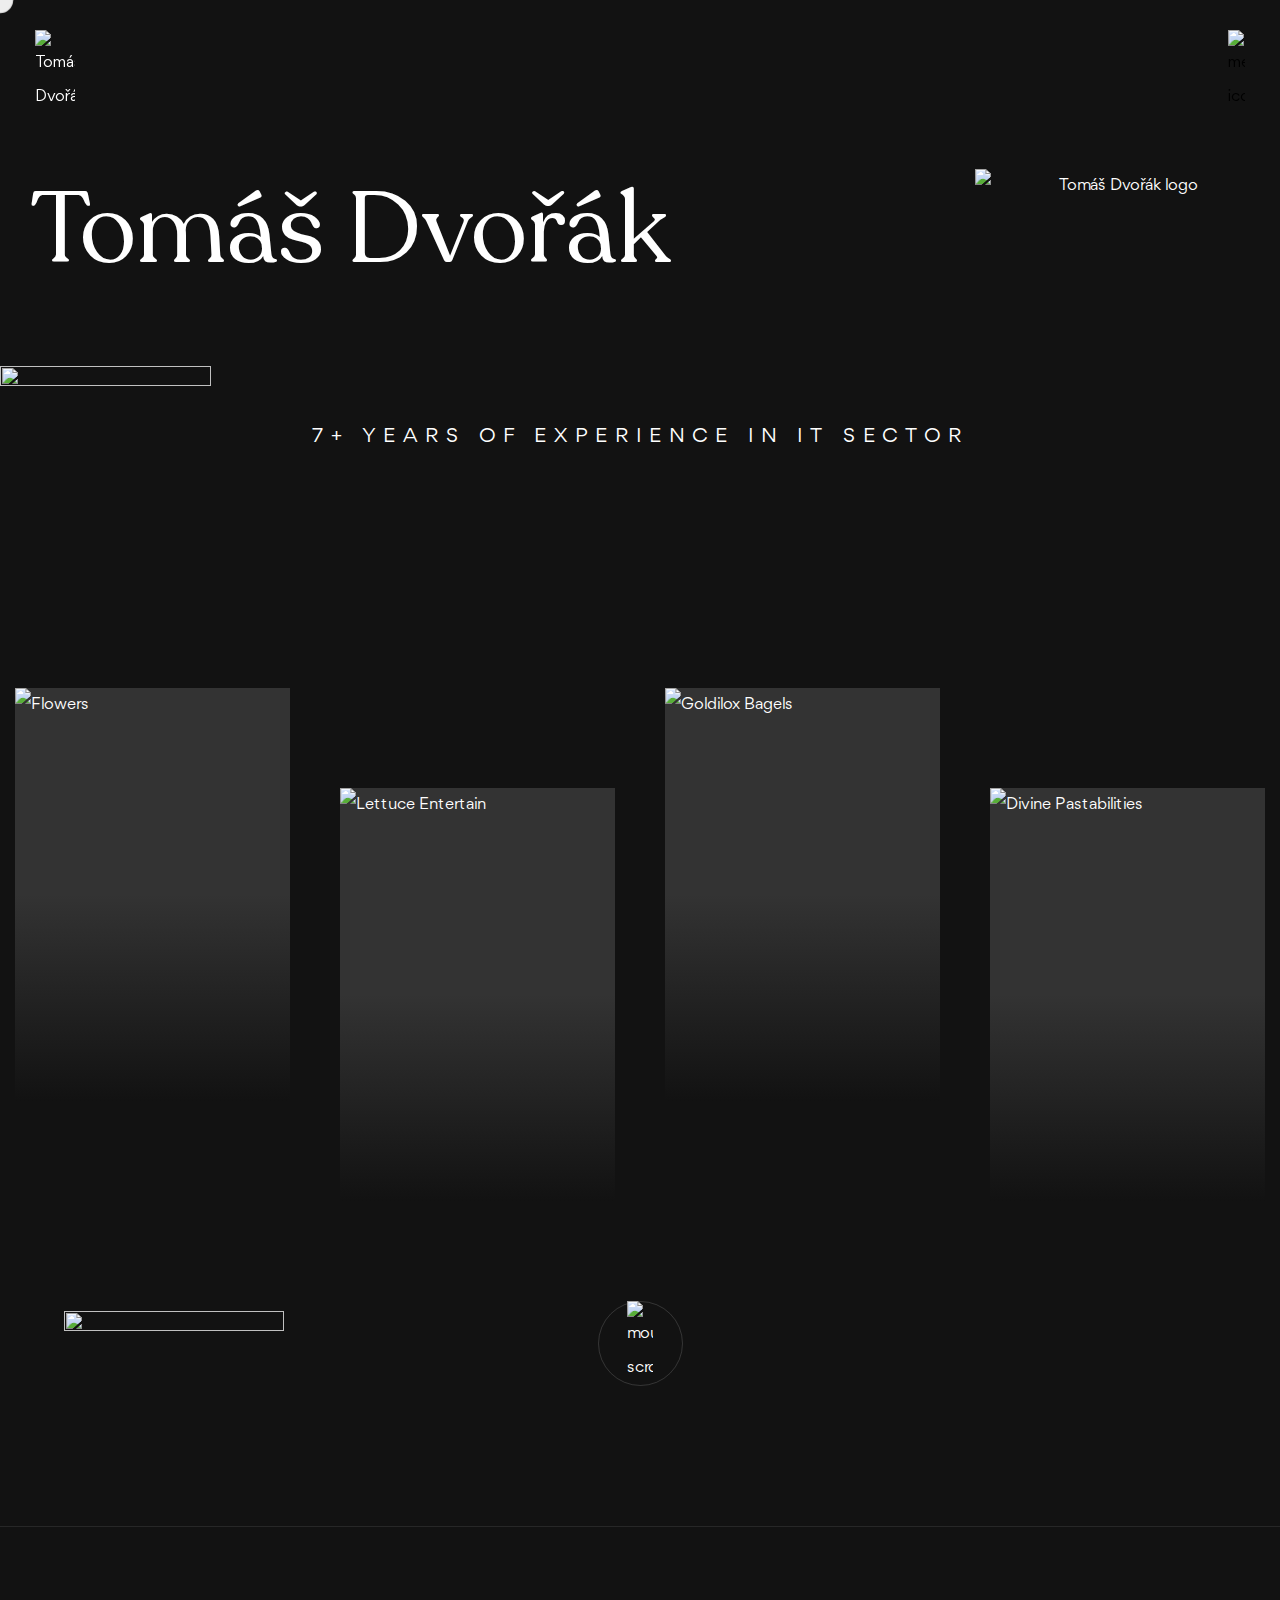
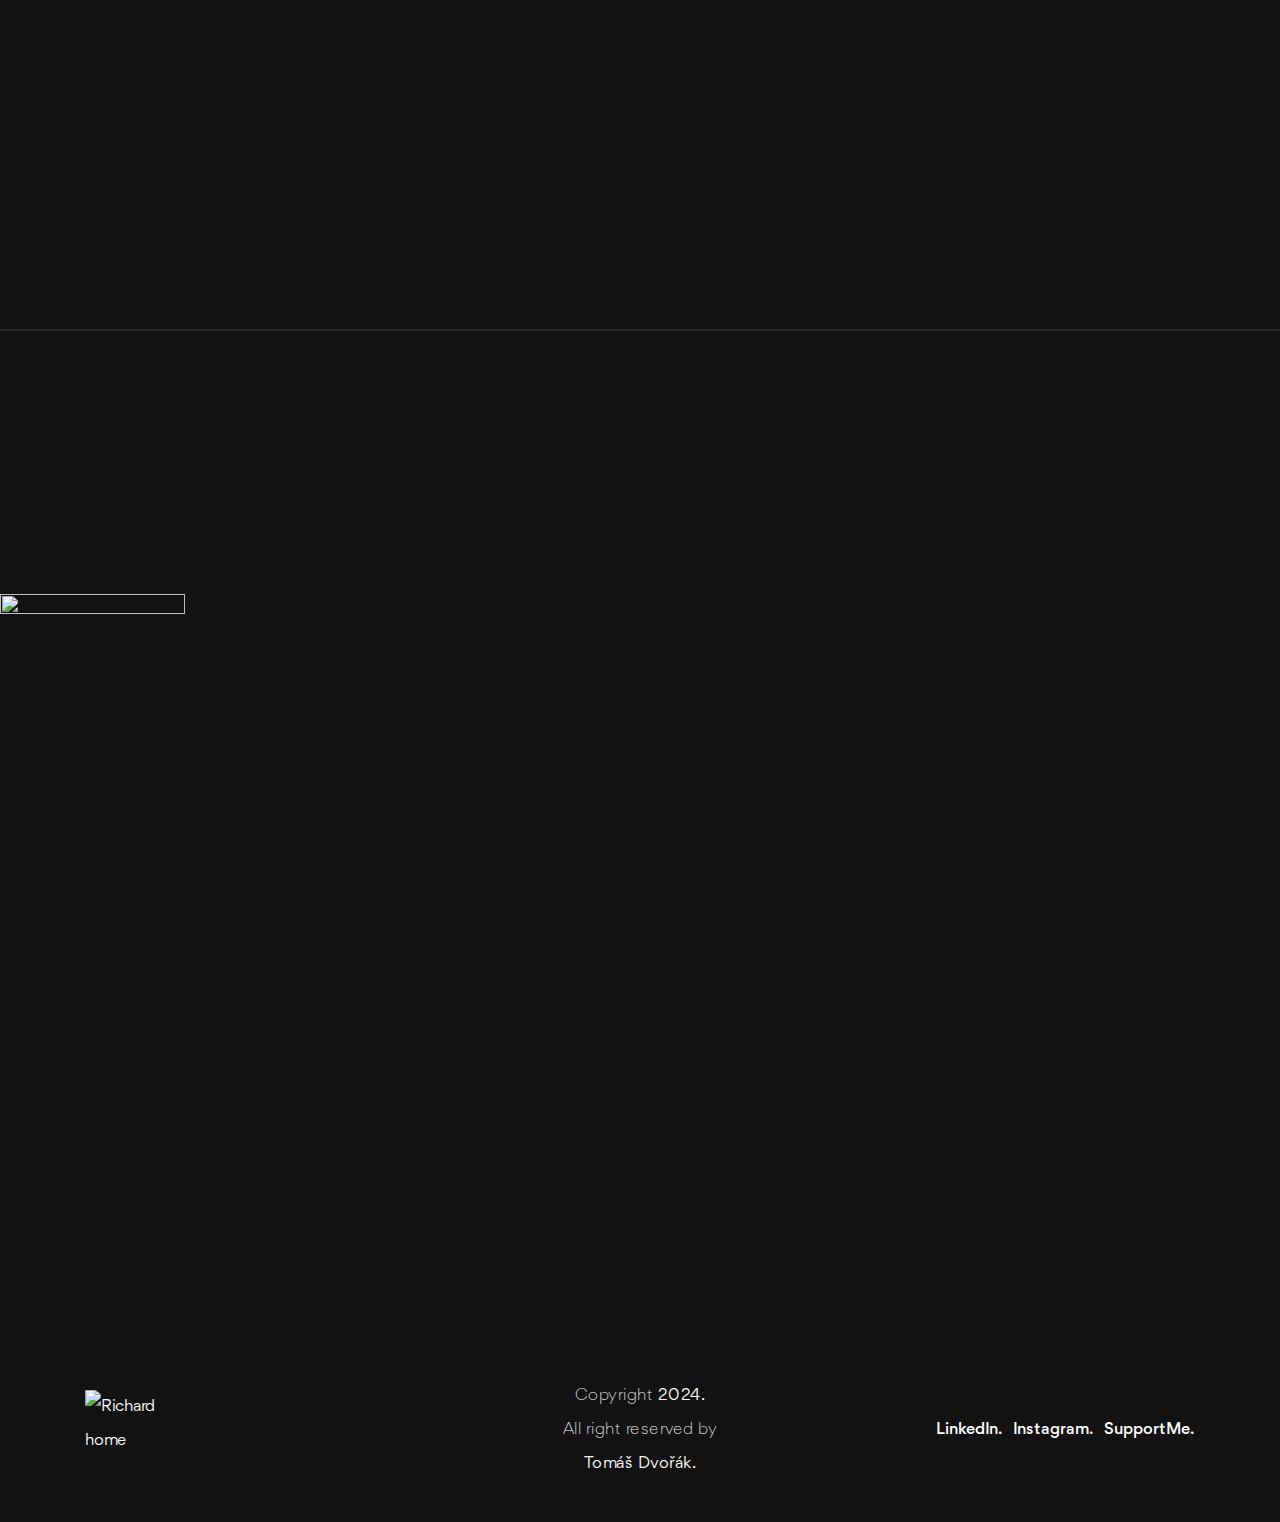
==== index.html @ f8354931 "Add files via upload" ====
<!DOCTYPE html>
<html lang="en">
<head>
  <meta charset="UTF-8">
  <meta http-equiv="X-UA-Compatible" content="IE=edge">
  <meta name="viewport" content="width=device-width, initial-scale=1.0">
  <title>Tomáš Dvořák - Photography</title>
  <meta name="title" content="Tomáš Dvořák - Photography">
  <meta name="description" content="Photographer portfolio.">
  <link rel="shortcut icon" href="logo.png" type="image">
  <link rel="stylesheet" href="style.css">
  <link rel="stylesheet" href="font/font.css">
  <link rel="preload" as="image" href="images/loading.svg">
  <link rel="preload" as="image" href="images/loading-circle.svg">
</head>
<body class="active" id="top">
  <div class="loading" data-loading>
    <img src="images/loading.svg" width="55" height="55" alt="loading" class="img">
    <img src="images/loading-circle.svg" width="70" height="70" alt="" class="circle">
  </div>
  <header class="header" data-header>
    <div class="container">
      <a href="#" class="logo">
        <img src="images/logo.png" width="40" height="40" alt="Tomáš Dvořák">
      </a>
      <button class="nav-open-btn" aria-label="open menu" data-nav-toggler>
        <img src="images/menu.svg" width="17" height="17" alt="menu icon">
      </button>
      <nav class="navbar" data-navbar>
        <div class="navbar-top">
          <a href="#" class="logo">
            <img src="images/nav-logo.png" width="140" height="40" alt="Tomáš" class="img">
          </a>
          <button class="nav-close-btn" aria-label="close menu" data-nav-toggler>
            <span class="span one"></span>
            <span class="span two"></span>
          </button>
        </div>
        <ul class="navbar-list">
          <li class="navbar-item">
            <a href="#home" class="navbar-link" data-nav-link>Home</a>
          </li>
          <li class="navbar-item">
            <a href="#gallery" class="navbar-link" data-nav-link>Gallery</a>
          </li>
          <li class="navbar-item">
            <a href="#portfolio" class="navbar-link" data-nav-link>Portfolio</a>
          </li>
          <li class="navbar-item">
            <a href="#contact" class="navbar-link" data-nav-link>Contact me</a>
          </li>
        </ul>
      </nav>
      <div class="overlay" data-nav-toggler data-overlay></div>
    </div>
  </header>
  <main>
    <article>
      <section class="section hero" id="home" aria-label="home">
        <div class="container">
          <img src="images/hero-banner.png" width="322" height="322" alt="Tomáš Dvořák logo" class="hero-banner">
          <div class="hero-content">
            <h1 class="h1 hero-title">Tomáš Dvořák</h1>
            <div class="wrapper h2">
              <strong class="strong" data-letter-effect>Photographer</strong>
              <strong class="strong" data-letter-effect>Video Editor</strong>
              <strong class="strong" data-letter-effect>2D Designer</strong>
              <strong class="strong" data-letter-effect>Freelancer</strong>
              <strong class="strong" data-letter-effect>Programmer</strong>
              <strong class="strong" data-letter-effect>Ethical Hacker</strong>
              <strong class="strong" data-letter-effect>Pentester</strong>
              <strong class="strong" data-letter-effect>Web Developer</strong>
            </div>
            <p class="hero-text">7+ years of experience in IT sector</p>
          </div>
        </div>
        <img src="images/hero-shape.svg" width="211" height="189" alt="" class="shape">
      </section>
      <section class="section gallery" id="gallery">
        <div class="container">
          <ul class="gallery-list">
            <li class="gallery-item" data-reveal>
              <div class="gallery-card">
                <figure class="card-banner img-holder has-before" style="--width: 4000; --height: 6000;">
                  <img src="images/flowers.jpg" width="4000" height="6000" loading="lazy" alt="Flowers"
                    class="img-cover">
                </figure>
                <div class="card-content">
                  <h3 class="h6">
                    <a href="Flowers.html" class="card-title">Flowers</a>
                  </h3>
                  <span class="card-tag">Environment</span>
                </div>
                <a href="Flowers.html" class="btn-icon">
                  <img src="images/arrow-forward.svg" width="43" height="20" loading="lazy"
                    alt="arrow-forward icon">
                </a>
              </div>
              <div class="gallery-card">
                <figure class="card-banner img-holder has-before" style="--width: 3118; --height: 4677;">
                  <img src="images/animal.jpg" width="3118" height="4677" loading="lazy" alt="Leaping Lizard"
                    class="img-cover">
                </figure>
                <div class="card-content">
                  <h3 class="h6">
                    <a href="Animals.html" class="card-title">Animals</a>
                  </h3>
                  <span class="card-tag">Pets, Wildlife</span>
                </div>
                <a href="Animals.html" class="btn-icon">
                  <img src="images/arrow-forward.svg" width="43" height="20" loading="lazy"
                    alt="arrow-forward icon">
                </a>
              </div>
            </li>
            <li class="gallery-item" data-reveal>
              <div class="gallery-card">
                <figure class="card-banner img-holder has-before" style="--width: 4000; --height: 6000;">
                  <img src="images/special.jpg" width="4000" height="6000" loading="lazy"
                    alt="Lettuce Entertain" class="img-cover">
                </figure>
                <div class="card-content">
                  <h3 class="h6">
                    <a href="Special.html" class="card-title">Special Occasions</a>
                  </h3>
                  <span class="card-tag">Anything...</span>
                </div>
                <a href="Special.html" class="btn-icon">
                  <img src="images/arrow-forward.svg" width="43" height="20" loading="lazy"
                    alt="arrow-forward icon">
                </a>
              </div>
              <div class="gallery-card">
                <figure class="card-banner img-holder has-before" style="--width: 450; --height: 625;">
                  <img src="images/urban.jpg" width="450" height="625" loading="lazy" alt="Juan More Taco"
                    class="img-cover">
                </figure>
                <div class="card-content">
                  <h3 class="h6">
                    <a href="Urban.html" class="card-title">Urban Style</a>
                  </h3>
                  <span class="card-tag">Architecture, Environment</span>
                </div>
                <a href="Urban.html" class="btn-icon">
                  <img src="images/arrow-forward.svg" width="43" height="20" loading="lazy"
                    alt="arrow-forward icon">
                </a>
              </div>
            </li>
            <li class="gallery-item" data-reveal>
              <div class="gallery-card">
                <figure class="card-banner img-holder has-before" style="--width: 4000; --height: 6000;">
                  <img src="images/landscape.jpg" width="4000" height="6000" loading="lazy" alt="Goldilox Bagels"
                    class="img-cover">
                </figure>
                <div class="card-content">
                  <h3 class="h6">
                    <a href="Landscapes.html" class="card-title">Landscapes</a>
                  </h3>
                  <span class="card-tag">Environment</span>
                </div>
                <a href="Landscapes.html" class="btn-icon">
                  <img src="images/arrow-forward.svg" width="43" height="20" loading="lazy"
                    alt="arrow-forward icon">
                </a>
              </div>
              <div class="gallery-card">
                <figure class="card-banner img-holder has-before" style="--width: 450; --height: 625;">
                  <img src="images/nature.jpg" width="450" height="625" loading="lazy" alt="Cookie Monstah"
                    class="img-cover">
                </figure>
                <div class="card-content">
                  <h3 class="h6">
                    <a href="Nature.html" class="card-title">Nature</a>
                  </h3>
                  <span class="card-tag">Environment</span>
                </div>
                <a href="Nature.html" class="btn-icon">
                  <img src="images/arrow-forward.svg" width="43" height="20" loading="lazy"
                    alt="arrow-forward icon">
                </a>
              </div>
            </li>
            <li class="gallery-item" data-reveal>
              <div class="gallery-card">
                <figure class="card-banner img-holder has-before" style="--width: 4000; --height: 6000;">
                  <img src="images/buildings.jpg" width="4000" height="6000" loading="lazy"
                    alt="Divine Pastabilities" class="img-cover">
                </figure>
                <div class="card-content">
                  <h3 class="h6">
                    <a href="Buildings.html" class="card-title">Buildings</a>
                  </h3>
                  <span class="card-tag">Architecture</span>
                </div>
                <a href="Buildings.html" class="btn-icon">
                  <img src="images/arrow-forward.svg" width="43" height="20" loading="lazy"
                    alt="arrow-forward icon">
                </a>
              </div>
              <div class="gallery-card">
                <figure class="card-banner img-holder has-before" style="--width: 450; --height: 625;">
                  <img src="images/structures.jpg" width="450" height="625" loading="lazy"
                    alt="The Lockhart Bar" class="img-cover">
                </figure>
                <div class="card-content">
                  <h3 class="h6">
                    <a href="Structures.html" class="card-title">Structures</a>
                  </h3>
                  <span class="card-tag">Architecture</span>
                </div>
                <a href="Structures.html" class="btn-icon">
                  <img src="images/arrow-forward.svg" width="43" height="20" loading="lazy"
                    alt="arrow-forward icon">
                </a>
              </div>
            </li>
          </ul>
          <a href="#about" class="scroll-down">
            <img src="images/scroll-down.svg" width="40" height="66" loading="lazy" alt="mouse scroll">
          </a>
          <img src="images/gallery-shape.svg" width="220" height="78" loading="lazy" alt="" class="shape">
        </div>
      </section>
      <section class="section category" aria-label="photography category" id="portfolio">
        <div class="container">
          <ul class="category-list">
            <li class="category-item" data-reveal>
              <a href="Landscapes.html" class="category-card">
                <h3 class="h4 card-title">Landscape,</h3>
                <figure class="card-banner img-holder" style="--width: 600; --height: 690;">
                  <img src="images/category-1.png" width="600" height="690" loading="lazy" alt="Landscape"
                    class="img-cover">
                </figure>
              </a>
            </li>
            <li class="category-item" data-reveal>
              <a href="Flowers.html" class="category-card">
                <h3 class="h4 card-title">Flowers,</h3>
                <figure class="card-banner img-holder" style="--width: 600; --height: 690;">
                  <img src="images/category-2.png" width="600" height="690" loading="lazy" alt="Model"
                    class="img-cover">
                </figure>
              </a>
            </li>
            <li class="category-item" data-reveal>
              <a href="Computer.html" class="category-card">
                <h3 class="h4 card-title">Computer,</h3>
                <figure class="card-banner img-holder" style="--width: 600; --height: 690;">
                  <img src="images/category-3.png" width="600" height="690" loading="lazy" alt="Street"
                    class="img-cover">
                </figure>
              </a>
            </li>
            <li class="category-item" data-reveal>
              <a href="Animals.html" class="category-card">
                <h3 class="h4 card-title">Animals,</h3>
                <figure class="card-banner img-holder" style="--width: 600; --height: 690;">
                  <img src="images/category-4.png" width="600" height="690" loading="lazy" alt="Product"
                    class="img-cover">
                </figure>
              </a>
            </li>
            <li class="category-item" data-reveal>
              <a href="Buildings.html" class="category-card">
                <h3 class="h4 card-title">Buildings,</h3>
                <figure class="card-banner img-holder" style="--width: 600; --height: 690;">
                  <img src="images/category-5.png" width="600" height="690" loading="lazy" alt="Fashion"
                    class="img-cover">
                </figure>
              </a>
            </li>
            <li class="category-item" data-reveal>
              <a href="Nature.html" class="category-card">
                <h3 class="h4 card-title">Nature,</h3>
                <figure class="card-banner img-holder" style="--width: 600; --height: 690;">
                  <img src="images/category-6.png" width="600" height="690" loading="lazy" alt="Film"
                    class="img-cover">
                </figure>
              </a>
            </li>
            <li class="category-item" data-reveal>
              <a href="Special.html" class="category-card">
                <h3 class="h4 card-title">Special,</h3>
                <figure class="card-banner img-holder" style="--width: 600; --height: 690;">
                  <img src="images/category-7.png" width="600" height="690" loading="lazy" alt="Architecture"
                    class="img-cover">
                </figure>
              </a>
            </li>
            <li class="category-item" data-reveal>
              <a href="Structures.html" class="category-card">
                <h3 class="h4 card-title">Structures,</h3>
                <figure class="card-banner img-holder" style="--width: 600; --height: 690;">
                  <img src="images/category-8.png" width="600" height="690" loading="lazy" alt="Event"
                    class="img-cover">
                </figure>
              </a>
            </li>
            <li class="category-item" data-reveal>
              <a href="Urban.html" class="category-card">
                <h3 class="h4 card-title">Urban.</h3>
                <figure class="card-banner img-holder" style="--width: 600; --height: 690;">
                  <img src="images/category-9.png" width="600" height="690" loading="lazy" alt="Wedding"
                    class="img-cover">
                </figure>
              </a>
            </li>
          </ul>
        </div>
      </section>
    </article>
  </main>
  <footer class="footer">
    <div class="footer-top section" id="contact">
      <div class="container">
        <a href="https://tdvorak.site" target="_blank" class="btn-icon" data-reveal>
          <img src="images/arrow-forward.svg" width="43" height="20" loading="lazy" alt="arrow-forward icon">
        </a>
        <h2 class="h2 section-title" data-reveal>
          Visit my personal portfolio, to know more!
        </h2>

        <img src="images/footer-shape.svg" width="185" height="134" loading="lazy" alt="" class="shape">

      </div>
    </div>
    <div class="footer-bottom">
      <div class="container">
        <a href="index.html" class="logo">
          <img src="images/logo.png" width="80" height="80" loading="lazy" alt="Richard home">
        </a>
        <ul class="social-list">
          <li>
            <a href="https://linkedin.com/in/tomáš-dvořák-542bb7294" target="_blank" class="social-link">LinkedIn.</a>
          </li>
          <li>
            <a href="https://www.instagram.com/tdv0rak_photos" target="_blank" class="social-link">Instagram.</a>
          </li>
          <li>
            <a href="https://ko-fi.com/tomasdvorak" target="_blank" class="social-link">SupportMe.</a>
          </li>
        </ul>
        <p class="copyright">Copyright <strong>2024.</strong><br> All right reserved by <strong><a href="https://tdvorak.site">Tomáš Dvořák.</a></strong></p>
      </div>
    </div>
  </footer>
  <a href="#top" class="back-top-btn" aria-label="back to top" data-back-top-btn>0%</a>
  <div class="cursor" data-cursor></div>
  <script src="script.js"></script>
</body>
</html>
---- style.css ----
:root {
  --smokey-black: hsl(0, 0%, 7%);
  --eerie-black: hsl(0, 0%, 9%);
  --radical-red: hsl(202, 100%, 50%);
  --white_a9: hsla(0, 0%, 100%, 0.09);
  --white_a15: hsla(0, 0%, 100%, 0.15);
  --white_a25: hsla(0, 0%, 100%, 0.25);
  --white_a50: hsla(0, 0%, 100%, 0.5);
  --white_a70: hsla(0, 0%, 100%, 0.7);
  --white_a75: hsla(0, 0%, 100%, 0.75);
  --white_a80: hsla(0, 0%, 100%, 0.8);
  --jet-1: hsl(0, 0%, 20%);
  --jet-2: hsl(0, 0%, 16%);
  --white: hsl(0, 0%, 100%);
  --black: hsl(0, 0%, 0%);
  --gradient-1: linear-gradient(180deg, transparent, var(--smokey-black));
  --gradient-2: linear-gradient(180deg,var(--smokey-black) 25%,hsla(0, 0%, 0%, 0.6) 80%);
  --ff-recoleta: "Recoleta", serif;
  --ff-gordita: "Gordita", sans-serif;
  --fs-1: 6rem;
  --fs-2: 5rem;
  --fs-3: 3.8rem;
  --fs-4: 2.8rem;
  --fs-5: 2.6rem;
  --fs-6: 2.2rem;
  --fs-7: 2rem;
  --fs-8: 1.8rem;
  --fs-9: 1.5rem;
  --fs-10: 1.4rem;
  --fs-11: 1.2rem;
  --fw-300: 300;
  --fw-400: 400;
  --fw-500: 500;
  --section-padding: 60px;
  --shadow: 0 12px 30px -10px hsla(0, 0%, 14%, 0.1);
  --radius-circle: 50%;
  --radius-5: 5px;
  --radius-25: 25px;
  --transition-1: 0.25s ease;
  --transition-2: 0.5s ease;
  --transition-3: 1s ease;
  --cubic-in: cubic-bezier(0.51, 0.03, 0.64, 0.28);
  --cubic-out: cubic-bezier(0.33, 0.85, 0.4, 0.96);
}

*,
*::before,
*::after {
  margin: 0;
  padding: 0;
  box-sizing: border-box;
}

li { list-style: none; }

a,
img,
span,
button,
ion-icon { display: block; }

a {
  color: inherit;
  text-decoration: none;
}

img { height: auto; }

button {
  background: none;
  border: none;
  font: inherit;
  cursor: pointer;
}

ion-icon { pointer-events: none; }

address { font-style: normal; }

html {
  font-family: var(--ff-gordita);
  font-size: 10px;
  scroll-behavior: smooth;
}

body {
  background-color: var(--smokey-black);
  color: var(--white);
  font-size: 1.6rem;
  font-weight: var(--fw-400);
  line-height: 2.15;
  overflow-x: hidden;
}

body.active { overflow: hidden; }

:focus-visible { outline-offset: 4px; }

::-webkit-scrollbar { width: 5px; }

::-webkit-scrollbar-track { background-color: var(--white); }

::-webkit-scrollbar-thumb { background-color: var(--jet-2); }

.container { padding-inline: 15px; }

.shape { display: none; }

.section { padding-block: var(--section-padding); }

.h1,
.h2,
.h3,
.h4,
.h5,
.h6 {
  font-family: var(--ff-recoleta);
  line-height: 1.2;
}

.h1 {
  font-size: var(--fs-1);
  font-weight: var(--fw-400);
}

.h2,
.h3,
.h4,
.h5,
.h6 { font-weight: var(--fw-300); }

.h2 { font-size: var(--fs-2); }

.h3 { font-size: var(--fs-3); }

.h4 { font-size: var(--fs-4); }

.h5 { font-size: var(--fs-5); }

.h6 { font-size: var(--fs-6); }

.img-holder {
  aspect-ratio: var(--width) / var(--height);
  background-color: var(--jet-1);
  overflow: hidden;
}

.has-before {
  position: relative;
  z-index: 1;
}

.has-before::before {
  content: "";
  position: absolute;
}

.img-holder.has-before::before {
  bottom: 0;
  left: 0;
  width: 100%;
  height: 50%;
  background-image: var(--gradient-1);
}

.img-cover {
  width: 100%;
  height: 100%;
  object-fit: cover;
}

.btn-icon {
  background-color: var(--bg-color, var(--white));
  border-radius: var(--border-radius, var(--radius-circle));
  display: grid;
  place-content: center;
  transition: var(--transition-2);
}

.btn-icon path { transition: var(--transition-2); }

.btn-icon:is(:hover, :focus-visible) {
  background-color: var(--hover-bg-color, var(--white));
}

.btn-icon:is(:hover, :focus-visible) path {
  stroke: var(--hover-text-color, var(--black));
}

.section-subtitle {
  color: var(--white_a25);
  font-size: var(--fs-7);
  text-transform: uppercase;
  letter-spacing: 3.5px;
}

[data-reveal] {
  transform: translateY(50px);
  opacity: 0;
  transition: var(--transition-3);
}

[data-reveal="left"] { transform: translate(-50px, 0); }

[data-reveal="right"] { transform: translate(50px, 0); }

[data-reveal].revealed {
  transform: translate(0, 0);
  opacity: 1;
}

.loading {
  position: fixed;
  top: 0;
  left: 0;
  width: 100vw;
  height: 100vh;
  background-color: var(--white);
  z-index: 5;
  transform-origin: bottom;
  transition: 0.5s var(--cubic-in);
  transition-delay: 0.5s;
}

.loading.loaded {
  transform: scaleY(0);
  pointer-events: none;
}

.loading > * {
  position: absolute;
  top: 50%;
  left: 50%;
  transform: translate(-50%, -50%);
  transition: var(--transition-2);
}

.loading.loaded > * { opacity: 0; }

.loading .circle { animation: rotate360 1.5s linear infinite; }

@keyframes rotate360 {
  0% { transform: translate(-50%, -50%) rotate(0); }
  100% { transform: translate(-50%, -50%) rotate(1turn); }
}

.header {
  position: fixed;
  top: 0;
  left: 0;
  width: 100%;
  padding-block: 18px;
  transition: var(--transition-2);
  z-index: 4;
}

.header.active {
  background-color: var(--eerie-black);
  padding-block: 12px;
  box-shadow: var(--shadow);
}

.header .container,
.navbar-top {
  display: flex;
  justify-content: space-between;
  align-items: center;
}

.navbar {
  position: fixed;
  top: 0;
  right: -280px;
  background-color: var(--eerie-black);
  height: 100vh;
  max-width: 280px;
  width: 100%;
  padding: 25px;
  overflow-y: auto;
  z-index: 2;
  transition: 0.25s var(--cubic-out);
  visibility: hidden;
}

.navbar.active {
  visibility: visible;
  transform: translateX(-280px);
  transition-duration: 0.5s;
}

.navbar-top .logo .img { width: 130px; }

.nav-close-btn {
  width: 25px;
  height: 25px;
}

.nav-close-btn .span {
  background-color: var(--white_a80);
  width: 25px;
  height: 3px;
  border-radius: 5px;
  transition: var(--transition-1);
}

.nav-close-btn .one { transform: rotate(45deg) translate(2px, 2px); }

.nav-close-btn .two { transform: rotate(-45deg); }

.nav-close-btn:is(:hover, :focus-visible) .span { background-color: var(--radical-red); }

.navbar-list {
  text-align: center;
  padding-block: 40px;
}

.navbar-link {
  font-size: var(--fs-7);
  font-weight: var(--fw-400);
  padding-block: 2px;
  text-transform: capitalize;
  transition: var(--transition-1);
}

.navbar-link:is(:hover, :focus-visible) { color: var(--radical-red); }

.login-btn {
  display: flex;
  justify-content: center;
  align-items: center;
  gap: 15px;
  width: 100%;
  background-color: var(--radical-red);
  color: var(--white);
  padding: 8px 30px;
  border-radius: var(--radius-5);
  margin-block-end: 50px;
}

.login-btn .span { font-weight: var(--fw-500); }

.navbar-title {
  font-size: var(--fs-8);
  font-weight: var(--fw-500);
  line-height: 1;
  margin-block-end: 15px;
}

.navbar-text {
  color: var(--white_a75);
  font-weight: var(--fw-300);
  line-height: 1.6;
  margin-block-end: 15px;
}

.navbar .contact-link {
  color: var(--radical-red);
  font-size: var(--fs-6);
  font-weight: var(--fw-400);
}

.navbar .contact-link:is(:hover, :focus-visible) { text-decoration: underline; }

.overlay {
  position: fixed;
  inset: 0;
  background-color: var(--black);
  z-index: 1;
  transition: var(--transition-1);
  opacity: 0;
  pointer-events: none;
}

.overlay.active {
  opacity: 0.75;
  pointer-events: all;
}

.hero {
  padding-block-start: 120px;
  text-align: center;
}

.hero-banner {
  max-width: 150px;
  margin-inline: auto;
  margin-block-end: 20px;
}

.hero .wrapper {
  position: relative;
  text-align: left;
  height: 1.2em;
  margin-block: 10px 25px;
}

.hero .wrapper .strong {
  position: absolute;
  top: 0;
  left: 50%;
  transform: translateX(-50%);
  width: 300px;
  font-weight: inherit;
  display: flex;
}

.hero-text {
  font-size: var(--fs-10);
  font-weight: var(--fw-300);
  text-transform: uppercase;
  letter-spacing: 5px;
}

.hero .wrapper .space { padding: 0.1em; }

.hero .wrapper :is(.in, .out) {
  opacity: 0;
  transform: scaleY(0);
}

.hero .strong.active .out {
  opacity: 1;
  transform: scaleY(1);
  animation: textWave 0.2s ease reverse forwards;
}

.hero .wrapper .in { animation: textWave 0.2s ease forwards; }

@keyframes textWave {
  0% {
    opacity: 0;
    transform: scaleY(0);
  }
  100% {
    opacity: 1;
    transform: scaleY(1);
  }
}

.gallery-list {
  display: grid;
  gap: 30px;
}

.gallery-item,
.gallery-card { position: relative; }

.gallery-card :is(.card-content, .btn-icon) {
  position: absolute;
  z-index: 1;
}

.gallery-card .card-content {
  bottom: 0;
  left: 0;
  width: 100%;
  padding: 30px 12px;
}

.gallery-card .card-tag {
  color: var(--white_a70);
  font-size: var(--fs-9);
  font-weight: var(--fw-300);
}

.gallery-card .card-title {
  font-weight: var(--fw-400);
  max-width: max-content;
  margin-block-end: 2px;
}

.gallery-card .card-title:is(:hover, :focus-visible) { text-decoration: underline; }

.gallery-card .btn-icon {
  top: 0;
  right: 0;
  width: 50px;
  height: 50px;
  --border-radius: 0 0 0 var(--radius-25);
}

.gallery-card .btn-icon img {
  width: 25px;
  transform: rotate(-45deg);
}

.gallery-card .btn-icon:is(:hover, :focus-visible) {
  border-bottom-left-radius: var(--radius-5);
}

.gallery-card { animation: changeCard 10s linear infinite; }

.gallery-item .gallery-card:last-child {
  position: absolute;
  top: 0;
  left: 0;
  width: 100%;
  opacity: 0;
  visibility: hidden;
  animation-delay: 5s;
}

@keyframes changeCard {
  0%,
  55%,
  100% {
    opacity: 0;
    visibility: hidden;
  }

  5%,
  50% {
    opacity: 1;
    visibility: visible;
  }
}

.gallery-item:is(:hover, :focus-within) .gallery-card { animation-play-state: paused; }

.gallery .scroll-down {
  width: 60px;
  height: 60px;
  display: grid;
  place-content: center;
  margin-inline: auto;
  margin-block-start: 55px;
  border: 1px solid var(--white_a15);
  border-radius: var(--radius-circle);
  transition: var(--transition-2);
  animation: scrollDown 2.5s linear infinite alternate;
}

.gallery .scroll-down img { width: 22px; }

.gallery .scroll-down:is(:hover, :focus-visible) {
  background-color: var(--radical-red);
  border-color: var(--radical-red);
}

@keyframes scrollDown {
  0% { transform: translateY(-12px); }
  100% { transform: translateY(12px); }
}

.category {
  --section-padding: 40px;
  border-block: 1px solid var(--white_a9);
}

.category-list {
  display: flex;
  justify-content: center;
  align-items: center;
  flex-wrap: wrap;
  gap: 35px 10px;
}

.category-item { max-width: calc(50% - 5px); }

.category-card .card-title {
  color: var(--white_a25);
  margin-block-end: 10px;
  text-align: center;
  transition: var(--transition-2);
}

.category-card:is(:hover, :focus-visible) .card-title { color: var(--white); }

.about .container {
  display: grid;
  gap: 45px;
}

.about .wrapper,
.about-banner { padding-inline-start: 45px; }

.about .section-title { margin-block-end: 35px; }

.about .section-text {
  font-size: var(--fs-6);
  color: var(--white_a70);
  font-weight: var(--fw-300);
  line-height: 1.7;
  margin-block-end: 35px;
}

.about .wrapper::before {
  top: 10px;
  left: 0;
  background-image: url("../images/about-quote.svg");
  background-repeat: no-repeat;
  background-size: contain;
  width: 20px;
  height: 20px;
}

.about .section-text .em {
  color: var(--white);
  font-weight: var(--fw-400);
  text-decoration: underline;
}

.about-banner { position: relative; }

.about .shape-1 {
  display: block;
  position: absolute;
  bottom: 10%;
  left: 0;
  z-index: 1;
  width: 100px;
}

.service { padding-inline: 15px; }

.service .section-subtitle {
  padding-inline: 10px;
  margin-block-end: 55px;
}

.service-card .img { display: none; }

.service-list > li:not(:last-child) { border-block-start: 1px solid var(--white_a9); }

.service-list > li:last-child { border-block: 1px solid var(--white_a9); }

.service-card { padding: 30px 10px; }

.service-card .card-subtitle {
  color: var(--white_a50);
  font-size: var(--fs-7);
  font-weight: var(--fw-300);
  line-height: 1.5;
  margin-block: 10px 25px;
}

.service-card .btn-icon {
  width: 55px;
  height: 55px;
  border: 1px solid var(--white);
  --bg-color: transparent;
  --hover-bg-color: var(--white);
  --hover-text-color: var(--black);
}

.service-card .btn-icon svg { width: 25px; }

.portfolio { padding-block-end: 100px; }

.portfolio .section-title { margin-block-end: 60px; }

.portfolio-card {
  position: relative;
  margin-block-end: 50px;
}

.portfolio-card :is(.card-content, .btn-icon) {
  position: absolute;
  z-index: 1;
}

.portfolio-card .card-content {
  bottom: 0;
  left: 0;
  width: 100%;
  padding: 20px 15px;
}

.portfolio-card .card-tag {
  color: var(--white_a70);
  font-weight: var(--fw-300);
}

.portfolio-card .btn-icon {
  top: 20px;
  right: 20px;
  width: 45px;
  height: 45px;

  --hover-bg-color: var(--radical-red);
  --hover-text-color: var(--white);
}

.portfolio-card .btn-icon svg { width: 20px; }

.portfolio-card .card-title:is(:hover, :focus) { text-decoration: underline; }

.footer { 
  position: relative;
  background-image: url("images/bg.png");
}

.footer .abs-img { display: none; }

.footer-top {
  padding-block: 100px 140px;
  border-block-start: 1px solid var(--white_a9);
  text-align: center;
  z-index: 1;
}

.footer-top .section-title {
  margin-block: 20px 90px;
  line-height: normal;
}

.footer .btn-icon {
  width: 60px;
  height: 60px;
  margin-inline: auto;
  --hover-bg-color: var(--radical-red);
}

.footer .btn-icon img { width: 30px; }

.footer-bg {
  position: absolute;
  bottom: 0;
  left: 0;
  width: 100%;
  height: 99%;
  z-index: -1;
}

.footer-bg::before {
  inset: 0;
  background-image: var(--gradient-2);
}

.footer-bg .img-cover { object-position: top; }

.footer-bottom .logo {
  margin-inline: auto;
  max-width: max-content;
  margin-block-end: 20px;
}

.social-list {
  display: flex;
  justify-content: center;
  gap: 10px;
}

.social-link { font-weight: var(--fw-500); }

.social-link:is(:hover, :focus-visible) { text-decoration: underline; }

.copyright,
.social-list { padding-block-end: 15px; }

.copyright {
  font-weight: var(--fw-300);
  letter-spacing: 0.5px;
  text-align: center;
}

.back-top-btn {
  position: fixed;
  bottom: 30px;
  right: -70px;
  width: 70px;
  height: 70px;
  border: 1px dashed currentColor;
  color: var(--radical-red);
  font-size: var(--fs-11);
  border-radius: var(--radius-circle);
  display: grid;
  place-items: center;
  visibility: hidden;
  transition: var(--transition-2);
  z-index: 3;
}

.back-top-btn.show {
  transform: translateX(-100px);
  visibility: visible;
}

.back-top-btn:hover { color: var(--white); }

.cursor { display: none; }

@media (min-width: 575px) {

  :root {
    --section-padding: 80px;
  }

  .container {
    max-width: 540px;
    width: 100%;
    margin-inline: auto;
  }

  :is(.header, .gallery, .category, .portfolio) .container { max-width: unset; }

  .navbar {
    max-width: 500px;
    right: -500px;
  }

  .navbar.active { transform: translateX(-500px); }

  .gallery-list {
    grid-template-columns: 1fr 1fr;
    column-gap: 25px;
  }

  .gallery-card .btn-icon {
    transform-origin: top right;
    transform: scale(0);
  }

  .gallery-card:is(:hover, :focus-within) .btn-icon { transform: scale(1); }

  .gallery-card :is(.card-title, .card-tag) {
    transform: translateY(10px);
    opacity: 0;
    transition: var(--transition-2);
  }

  .gallery-card .card-tag { transition-delay: 0.1s; }

  .gallery-card:is(:hover, :focus-within) :is(.card-title, .card-tag) {
    transform: translateY(0);
    opacity: 1;
  }

  .gallery [data-reveal] {
    transform: translateY(0);
    opacity: 1;
  }

  .category-item { max-width: 235px; }

  .portfolio-list {
    display: flex;
    column-gap: 30px;
  }

  .footer-bottom { padding-block-end: 40px; }

  .footer-bottom .container {
    display: grid;
    grid-template-columns: repeat(3, 1fr);
    align-items: center;
  }

  .footer-bottom .logo { margin: 0; }

  .copyright,
  .social-list { padding-block-end: 0; }

  .social-list {
    order: 1;
    justify-content: flex-end;
  }

}

@media (min-width: 768px) {

  :root {
    --fs-3: 4.5rem;
  }

  .container { max-width: 720px; }

  .about-banner {
    max-width: 500px;
    margin-inline: auto;
  }

  .service-card {
    display: flex;
    justify-content: space-between;
    align-items: center;
  }

  .service-card .card-subtitle { margin-block-end: 15px; }

}

@media (min-width: 992px) {

  :root {
    --fs-1: 8rem;
  }

  .section { position: relative; }

  .container { max-width: 960px; }

  .shape {
    display: block;
    position: absolute;
  }

  .header { padding-block: 30px; }

  .navbar {
    padding: 40px;
    padding-block-end: 10px;
  }

  .navbar-link { --fs-7: 2.4rem; }

  .navbar-title { --fs-8: 2.2rem; }

  .navbar-text {
    font-size: 1.9rem;
    margin-block-end: 30px;
  }

  .hero { padding-block-start: 150px; }

  .hero .container {
    position: relative;
    z-index: 1;
  }

  .hero-title { text-align: left; }

  .hero .wrapper {
    --fs-2: 8rem;
    margin-block: -5px 10px;
  }

  .hero-banner {
    position: absolute;
    top: 50%;
    right: 0;
    transform: translateY(-50%);
    max-width: 200px;
    z-index: -1;
  }

  .hero .shape { display: none; }

  .gallery { padding-block-end: 140px; }

  .gallery-list { grid-template-columns: repeat(4, 1fr); }

  .gallery-item:nth-child(even) { margin-block-start: 100px; }

  .gallery .scroll-down {
    width: 85px;
    height: 85px;
    margin-block-start: 100px;
  }

  .gallery .scroll-down img { width: 26px; }

  .gallery .shape {
    left: 5%;
    bottom: 15%;
  }

  .category { --section-padding: 60px; }

  .category-card { position: relative; }

  .category-card .card-banner {
    position: absolute;
    bottom: 100%;
    left: 50%;
    transform: translate(-50%, -20px);
    width: 200px;
    opacity: 0;
    visibility: hidden;
    transition: var(--transition-2);
  }

  .category-card:is(:hover, :focus-visible) .card-banner {
    transform: translate(-50%, 0);
    visibility: visible;
    opacity: 1;
  }

  .category-card .card-title { --fs-4: 5.5rem; }

  .category-item { min-width: max-content; }

  .category-list {
    row-gap: 0;
    justify-content: flex-start;
  }

  .about .container {
    grid-template-columns: 0.9fr 1fr;
    align-items: flex-start;
    gap: 80px;
  }

  .about-content { order: 1; }

  .about-banner .shape-2 {
    width: 100%;
    bottom: -20px;
    left: 0;
    animation: moving 8s linear infinite;
  }

  @keyframes moving {
    0%,
    100% { transform: translateY(0); }

    50% { transform: translateY(30px); }
  }

  .about .shape-3 {
    bottom: 0;
    right: 0;
  }

  .service-card { position: relative; }

  .service-card .img {
    display: block;
    position: absolute;
    top: 50%;
    left: 50%;
    transform: translate(-50%, -50%);
    width: 200px;
    opacity: 0;
    visibility: hidden;
    transition: var(--transition-1);
    z-index: -1;
  }

  .service-card:is(:hover, :focus-within) .img {
    opacity: 1;
    visibility: visible;
  }

  .portfolio {
    padding-block-end: 150px;
    margin-block-end: 60px;
  }

  .portfolio .shape {
    bottom: 0;
    right: 0;
  }

  .footer .shape {
    top: 25%;
    left: 0;
  }

  .footer .abs-img {
    display: block;
    position: absolute;
    max-width: max-content;
    z-index: -1;
  }

  .footer .abs-img-1 {
    width: 14.3%;
    top: 11%;
    left: 10%;
  }

  .footer .abs-img-2 {
    width: 14%;
    top: 15%;
    right: 0;
  }

  .footer .abs-img-3 {
    width: 16%;
    left: 0;
    bottom: 10%;
  }

  .footer .abs-img-4 {
    width: 9%;
    right: 15%;
    bottom: 10%;
  }

  .cursor {
    display: block;
    position: fixed;
    top: 0;
    left: 0;
    width: 75px;
    height: 75px;
    background-color: var(--white);
    mix-blend-mode: exclusion;
    border-radius: var(--radius-circle);
    transform: translate(-50%, -50%) scale(0.35);
    transition: transform 0.35s;
    pointer-events: none;
    z-index: 6;
  }

  .cursor.hovered { transform: translate(-50%, -50%) scale(1.2); }

  .cursor.disabled { transform: translate(-50%, -50%) scale(0); }

}

@media (min-width: 1200px) {

  :root {
    --fs-1: 10rem;
    --fs-2: 9rem;
    --fs-3: 6.8rem;
    --fs-4: 3.6rem;
    --fs-6: 2.8rem;
  }

  .container { max-width: 1140px; }

  .header .container { padding-inline: 35px; }

  .hero { padding-block: 170px 150px; }

  .hero .container { max-width: 1250px; }

  .hero .wrapper {
    --fs-2: 10rem;
    margin-block: -10px 15px;
  }

  .hero .wrapper .strong { left: 40%; }

  .hero-text {
    --fs-10: 2rem;
    font-weight: var(--fw-400);
    letter-spacing: 8px;
  }

  .hero-banner { max-width: 290px; }

  .hero .shape {
    display: block;
    top: 60%;
    left: 0;
  }

  .gallery-list { gap: 50px; }

  .gallery-card .card-title { font-weight: var(--fw-300); }

  .category-list { column-gap: 15px; }

  .category-card .card-title { --fs-4: 7rem; }

  .about .container { gap: 120px; }

  .about .shape-1 { width: max-content; }

  .about .section-title { margin-block-end: 70px; }

  .about .wrapper { padding-inline-start: 80px; }

  .about .wrapper::before {
    width: 35px;
    height: 30px;
  }

  .about .section-text {
    --fs-6: 3.2rem;
    margin-block-end: 50px;
  }

  .service-card { padding-block: 50px; }

  .service-card .card-subtitle { --fs-7: 2.4rem; }

  .service-card .img { width: max-content; }

  .service-card .btn-icon {
    width: 95px;
    height: 95px;
  }

  .service-card .btn-icon svg { width: 40px; }

  .portfolio-list { column-gap: 90px; }

  .portfolio-card { margin-block-end: 100px; }

  .portfolio-card .card-content { padding-inline: 50px; }

  .portfolio-card .btn-icon {
    width: 60px;
    height: 60px;
    top: auto;
    bottom: 45px;
    right: 50px;
    opacity: 0;
    transition: var(--transition-2);
  }

  .portfolio-card .btn-icon svg { width: 25px; }

  .portfolio-card:is(:hover, :focus-within) .btn-icon { opacity: 1; }

  .footer-top { padding-block: 300px; }

  .footer-top .section-title {
    --fs-2: 8rem;
    margin-block-start: 50px;
  }

  .footer .btn-icon {
    width: 90px;
    height: 90px;
  }

  .footer .btn-icon img { width: 45px; }

}

@media (min-width: 1400px) {
  :root {
    --fs-1: 13rem;
    --fs-2: 10rem;
    --fs-3: 8rem;
  }

  .container { max-width: 1320px; }

  :is(.header, .gallery, .category, .portfolio) .container { max-width: 1580px; }

  .header .container { padding-inline: 60px; }

  .hero .container { max-width: 1500px; }

  .hero-content { margin-inline-end: 400px; }

  .hero .wrapper { --fs-2: 13rem; }

  .hero-text { --fs-10: 2.4rem; }

  .hero-banner { max-width: max-content; }

  .category .container { padding-inline: 40px; }

  .category-card .card-title { --fs-4: 8rem; }

  .about { padding-block: 180px 120px; }

  .service { padding-inline: 70px; }

  .service-card { padding-block: 65px; }

  .portfolio .container { padding-inline: 45px; }

  .footer-top .container { max-width: 1200px; }

}

#cursor {
  position: absolute;
  background-color: #fff;
  height: 10px;
  width: 10px;
  border-radius: 50%;
  transform: translate(-50%, -50%);
  pointer-events: none;
  transition: background-color 0.3s ease;
}
---- font/font.css ----
@font-face {
  font-family: 'Recoleta';
  src: local('Recoleta Light'), local('Recoleta-Light'),
      url('./recoleta/Recoleta-Light.woff2') format('woff2');
  font-weight: 300;
  font-style: normal;
  font-display: swap;
}

@font-face {
  font-family: 'Recoleta';
  src: local('Recoleta Regular'), local('Recoleta-Regular'),
      url('./recoleta/Recoleta-Regular.woff2') format('woff2');
  font-weight: 400;
  font-style: normal;
  font-display: swap;
}

@font-face {
  font-family: 'Gordita';
  src: local('Gordita Light'), local('Gordita-Light'),
      url('./gordita/Gordita-Light.woff2') format('woff2');
  font-weight: 300;
  font-style: normal;
  font-display: swap;
}

@font-face {
  font-family: 'Gordita';
  src: local('Gordita Regular'), local('Gordita-Regular'),
      url('./gordita/Gordita-Regular.woff2') format('woff2');
  font-weight: 400;
  font-style: normal;
  font-display: swap;
}

@font-face {
  font-family: 'Gordita';
  src: local('Gordita Italic'), local('Gordita-Italic'),
      url('./gordita/Gordita-Italic.woff2') format('woff2');
  font-weight: 400;
  font-style: italic;
  font-display: swap;
}

@font-face {
  font-family: 'Gordita';
  src: local('Gordita Medium'), local('Gordita-Medium'),
      url('./gordita/Gordita-Medium.woff2') format('woff2');
  font-weight: 500;
  font-style: normal;
  font-display: swap;
}
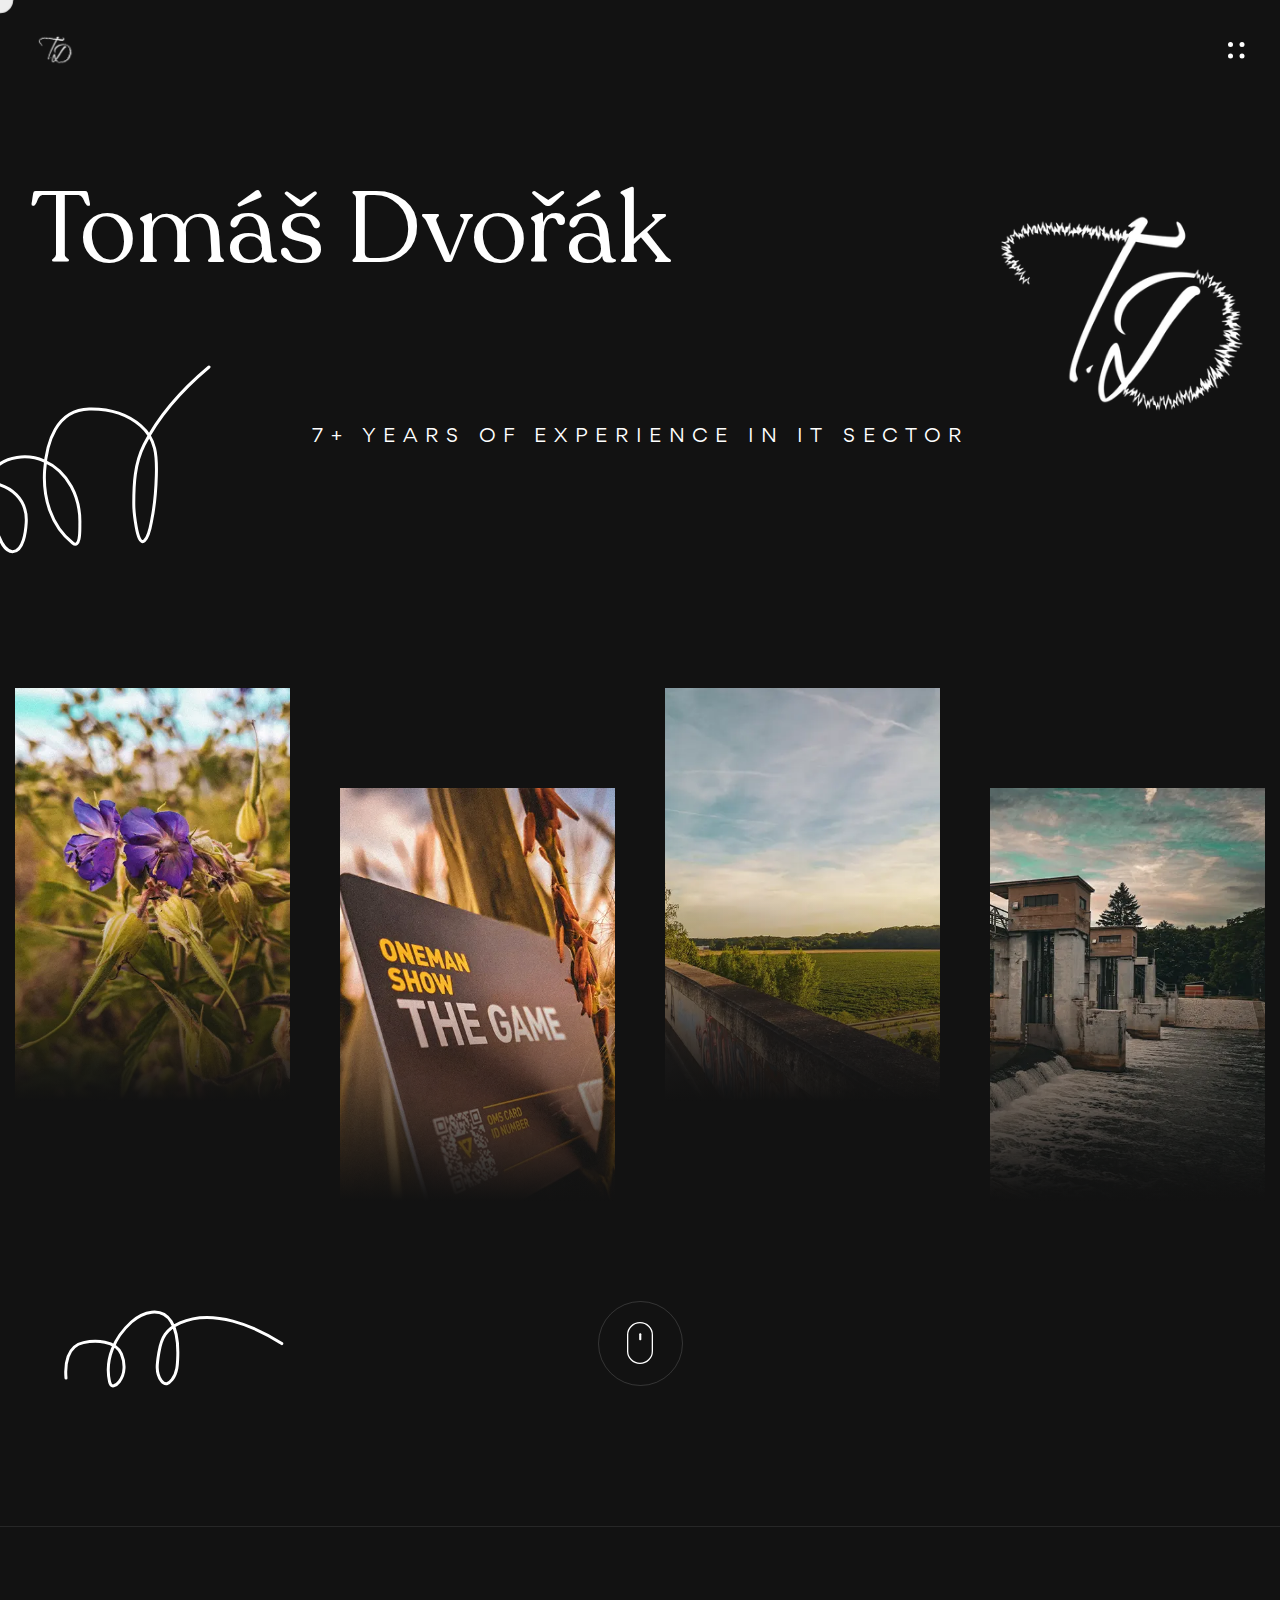
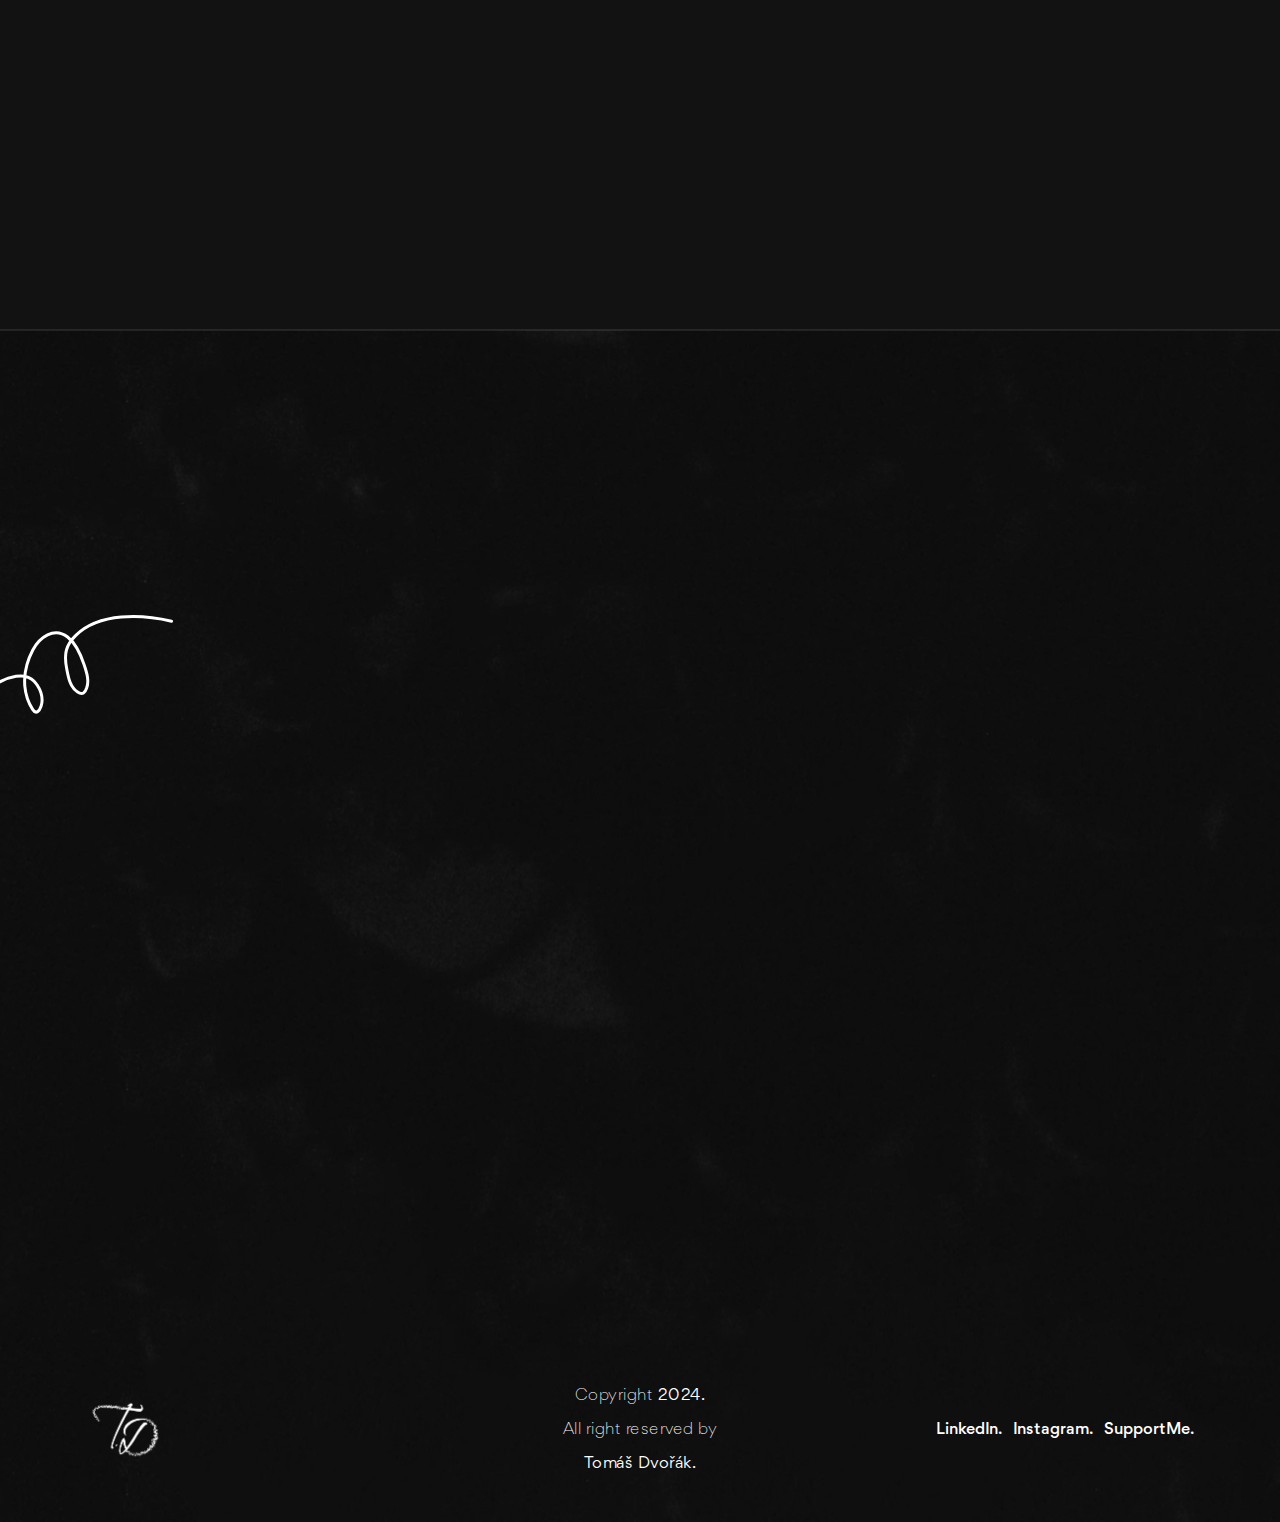
==== commit 864493ee: "Update index.html" ====
--- a/index.html
+++ b/index.html
@@ -9,6 +9,9 @@
   <meta name="description" content="Photographer portfolio.">
   <link rel="shortcut icon" href="logo.png" type="image">
   <link rel="stylesheet" href="style.css">
+  <meta content="https://photo.tdvorak.site/images/photo_tdvorak.png" property="og:image" />
+  <meta content="#ffffff" data-react-helmet="true" name="theme-color">
+  <meta name="twitter:card" content="summary_large_image">
   <link rel="stylesheet" href="font/font.css">
   <link rel="preload" as="image" href="images/loading.svg">
   <link rel="preload" as="image" href="images/loading-circle.svg">
@@ -82,7 +85,7 @@
             <li class="gallery-item" data-reveal>
               <div class="gallery-card">
                 <figure class="card-banner img-holder has-before" style="--width: 4000; --height: 6000;">
-                  <img src="images/flowers.jpg" width="4000" height="6000" loading="lazy" alt="Flowers"
+                  <img src="images/flowers.webp" width="4000" height="6000" loading="lazy" alt="Flowers"
                     class="img-cover">
                 </figure>
                 <div class="card-content">
@@ -98,7 +101,7 @@
               </div>
               <div class="gallery-card">
                 <figure class="card-banner img-holder has-before" style="--width: 3118; --height: 4677;">
-                  <img src="images/animal.jpg" width="3118" height="4677" loading="lazy" alt="Leaping Lizard"
+                  <img src="images/animal.webp" width="3118" height="4677" loading="lazy" alt="Leaping Lizard"
                     class="img-cover">
                 </figure>
                 <div class="card-content">
@@ -116,7 +119,7 @@
             <li class="gallery-item" data-reveal>
               <div class="gallery-card">
                 <figure class="card-banner img-holder has-before" style="--width: 4000; --height: 6000;">
-                  <img src="images/special.jpg" width="4000" height="6000" loading="lazy"
+                  <img src="images/special.webp" width="4000" height="6000" loading="lazy"
                     alt="Lettuce Entertain" class="img-cover">
                 </figure>
                 <div class="card-content">
@@ -132,7 +135,7 @@
               </div>
               <div class="gallery-card">
                 <figure class="card-banner img-holder has-before" style="--width: 450; --height: 625;">
-                  <img src="images/urban.jpg" width="450" height="625" loading="lazy" alt="Juan More Taco"
+                  <img src="images/urban.webp" width="450" height="625" loading="lazy" alt="Juan More Taco"
                     class="img-cover">
                 </figure>
                 <div class="card-content">
@@ -150,7 +153,7 @@
             <li class="gallery-item" data-reveal>
               <div class="gallery-card">
                 <figure class="card-banner img-holder has-before" style="--width: 4000; --height: 6000;">
-                  <img src="images/landscape.jpg" width="4000" height="6000" loading="lazy" alt="Goldilox Bagels"
+                  <img src="images/landscape.webp" width="4000" height="6000" loading="lazy" alt="Goldilox Bagels"
                     class="img-cover">
                 </figure>
                 <div class="card-content">
@@ -166,7 +169,7 @@
               </div>
               <div class="gallery-card">
                 <figure class="card-banner img-holder has-before" style="--width: 450; --height: 625;">
-                  <img src="images/nature.jpg" width="450" height="625" loading="lazy" alt="Cookie Monstah"
+                  <img src="images/nature.webp" width="450" height="625" loading="lazy" alt="Cookie Monstah"
                     class="img-cover">
                 </figure>
                 <div class="card-content">
@@ -184,7 +187,7 @@
             <li class="gallery-item" data-reveal>
               <div class="gallery-card">
                 <figure class="card-banner img-holder has-before" style="--width: 4000; --height: 6000;">
-                  <img src="images/buildings.jpg" width="4000" height="6000" loading="lazy"
+                  <img src="images/buildings.webp" width="4000" height="6000" loading="lazy"
                     alt="Divine Pastabilities" class="img-cover">
                 </figure>
                 <div class="card-content">
@@ -200,7 +203,7 @@
               </div>
               <div class="gallery-card">
                 <figure class="card-banner img-holder has-before" style="--width: 450; --height: 625;">
-                  <img src="images/structures.jpg" width="450" height="625" loading="lazy"
+                  <img src="images/structures.webp" width="450" height="625" loading="lazy"
                     alt="The Lockhart Bar" class="img-cover">
                 </figure>
                 <div class="card-content">
@@ -229,7 +232,7 @@
               <a href="Landscapes.html" class="category-card">
                 <h3 class="h4 card-title">Landscape,</h3>
                 <figure class="card-banner img-holder" style="--width: 600; --height: 690;">
-                  <img src="images/category-1.png" width="600" height="690" loading="lazy" alt="Landscape"
+                  <img src="images/category-1.webp" width="600" height="690" loading="lazy" alt="Landscape"
                     class="img-cover">
                 </figure>
               </a>
@@ -238,7 +241,7 @@
               <a href="Flowers.html" class="category-card">
                 <h3 class="h4 card-title">Flowers,</h3>
                 <figure class="card-banner img-holder" style="--width: 600; --height: 690;">
-                  <img src="images/category-2.png" width="600" height="690" loading="lazy" alt="Model"
+                  <img src="images/category-2.webp" width="600" height="690" loading="lazy" alt="Model"
                     class="img-cover">
                 </figure>
               </a>
@@ -247,7 +250,7 @@
               <a href="Computer.html" class="category-card">
                 <h3 class="h4 card-title">Computer,</h3>
                 <figure class="card-banner img-holder" style="--width: 600; --height: 690;">
-                  <img src="images/category-3.png" width="600" height="690" loading="lazy" alt="Street"
+                  <img src="images/category-3.webp" width="600" height="690" loading="lazy" alt="Street"
                     class="img-cover">
                 </figure>
               </a>
@@ -256,7 +259,7 @@
               <a href="Animals.html" class="category-card">
                 <h3 class="h4 card-title">Animals,</h3>
                 <figure class="card-banner img-holder" style="--width: 600; --height: 690;">
-                  <img src="images/category-4.png" width="600" height="690" loading="lazy" alt="Product"
+                  <img src="images/category-4.webp" width="600" height="690" loading="lazy" alt="Product"
                     class="img-cover">
                 </figure>
               </a>
@@ -265,7 +268,7 @@
               <a href="Buildings.html" class="category-card">
                 <h3 class="h4 card-title">Buildings,</h3>
                 <figure class="card-banner img-holder" style="--width: 600; --height: 690;">
-                  <img src="images/category-5.png" width="600" height="690" loading="lazy" alt="Fashion"
+                  <img src="images/category-5.webp" width="600" height="690" loading="lazy" alt="Fashion"
                     class="img-cover">
                 </figure>
               </a>
@@ -274,7 +277,7 @@
               <a href="Nature.html" class="category-card">
                 <h3 class="h4 card-title">Nature,</h3>
                 <figure class="card-banner img-holder" style="--width: 600; --height: 690;">
-                  <img src="images/category-6.png" width="600" height="690" loading="lazy" alt="Film"
+                  <img src="images/category-6.webp" width="600" height="690" loading="lazy" alt="Film"
                     class="img-cover">
                 </figure>
               </a>
@@ -283,7 +286,7 @@
               <a href="Special.html" class="category-card">
                 <h3 class="h4 card-title">Special,</h3>
                 <figure class="card-banner img-holder" style="--width: 600; --height: 690;">
-                  <img src="images/category-7.png" width="600" height="690" loading="lazy" alt="Architecture"
+                  <img src="images/category-7.webp" width="600" height="690" loading="lazy" alt="Architecture"
                     class="img-cover">
                 </figure>
               </a>
@@ -292,7 +295,7 @@
               <a href="Structures.html" class="category-card">
                 <h3 class="h4 card-title">Structures,</h3>
                 <figure class="card-banner img-holder" style="--width: 600; --height: 690;">
-                  <img src="images/category-8.png" width="600" height="690" loading="lazy" alt="Event"
+                  <img src="images/category-8.webp" width="600" height="690" loading="lazy" alt="Event"
                     class="img-cover">
                 </figure>
               </a>
@@ -301,7 +304,7 @@
               <a href="Urban.html" class="category-card">
                 <h3 class="h4 card-title">Urban.</h3>
                 <figure class="card-banner img-holder" style="--width: 600; --height: 690;">
-                  <img src="images/category-9.png" width="600" height="690" loading="lazy" alt="Wedding"
+                  <img src="images/category-9.webp" width="600" height="690" loading="lazy" alt="Wedding"
                     class="img-cover">
                 </figure>
               </a>
@@ -349,4 +352,4 @@
   <div class="cursor" data-cursor></div>
   <script src="script.js"></script>
 </body>
-</html>+</html>
